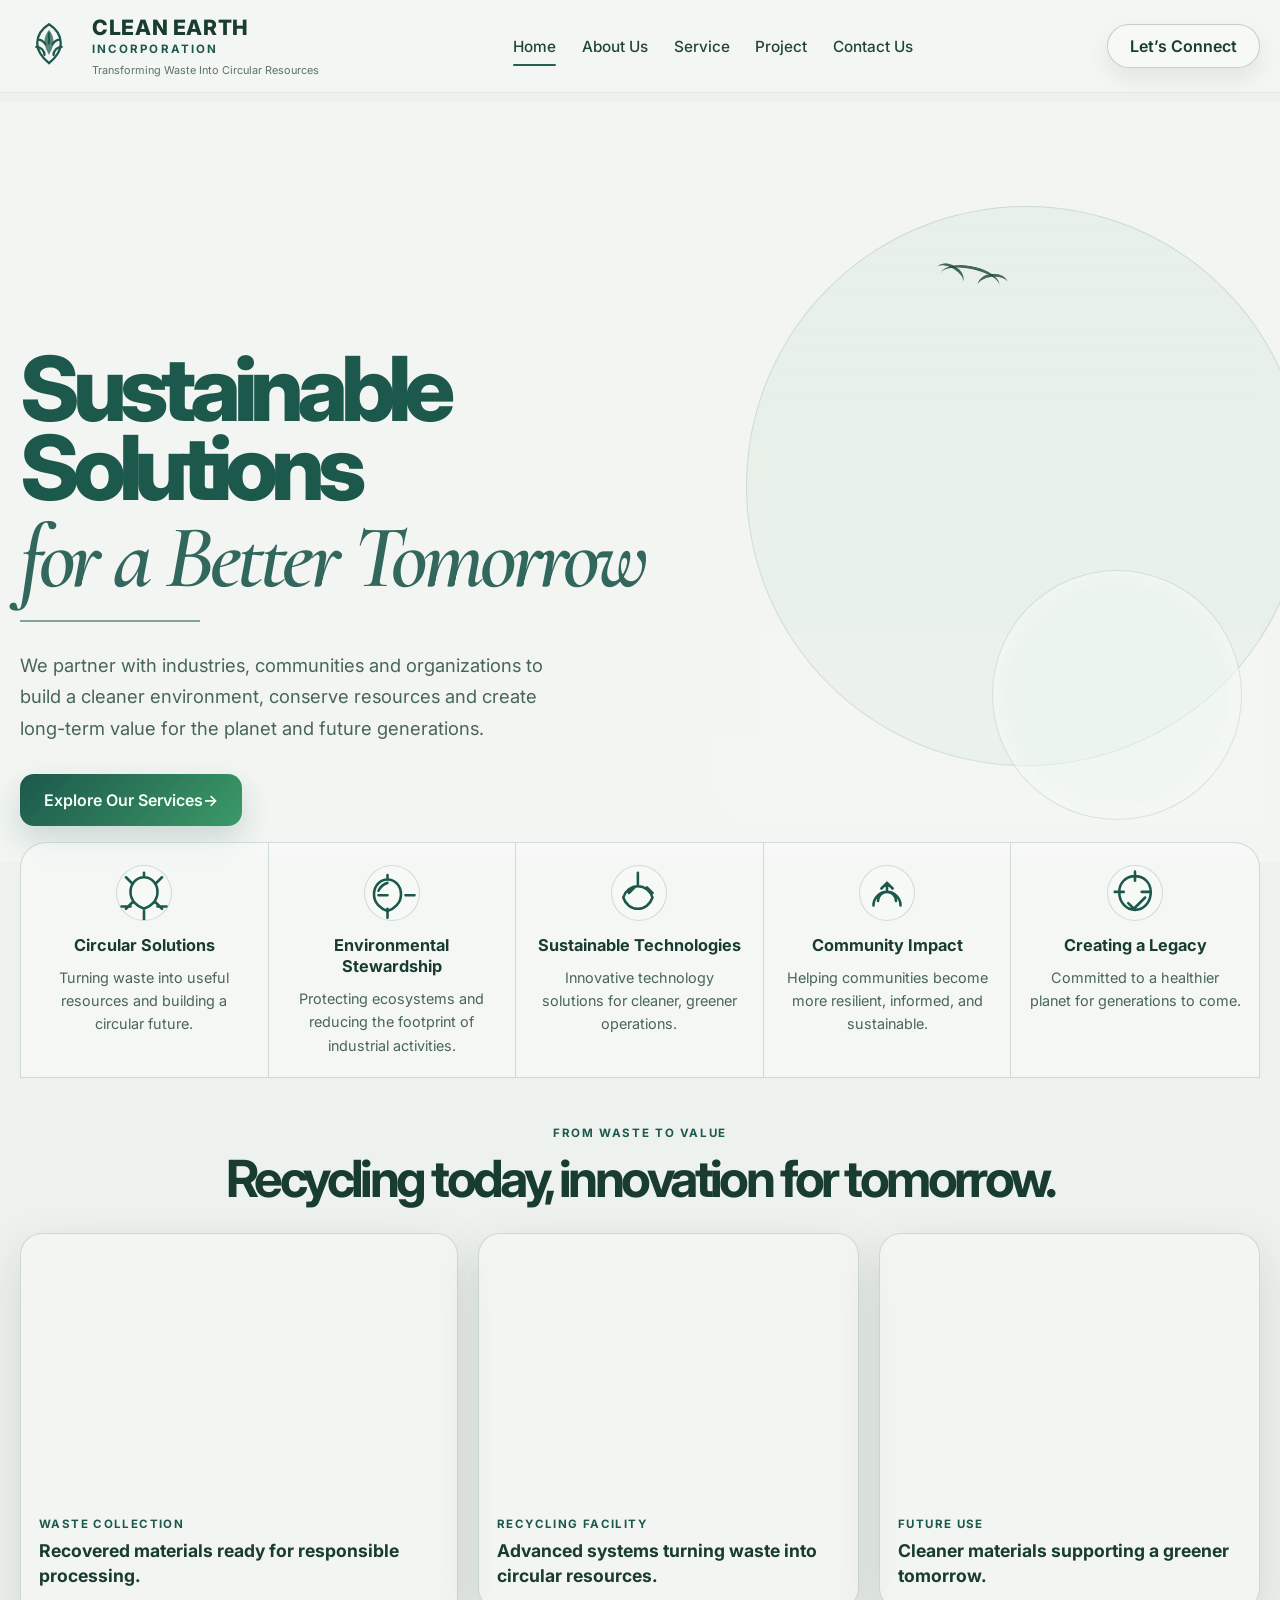
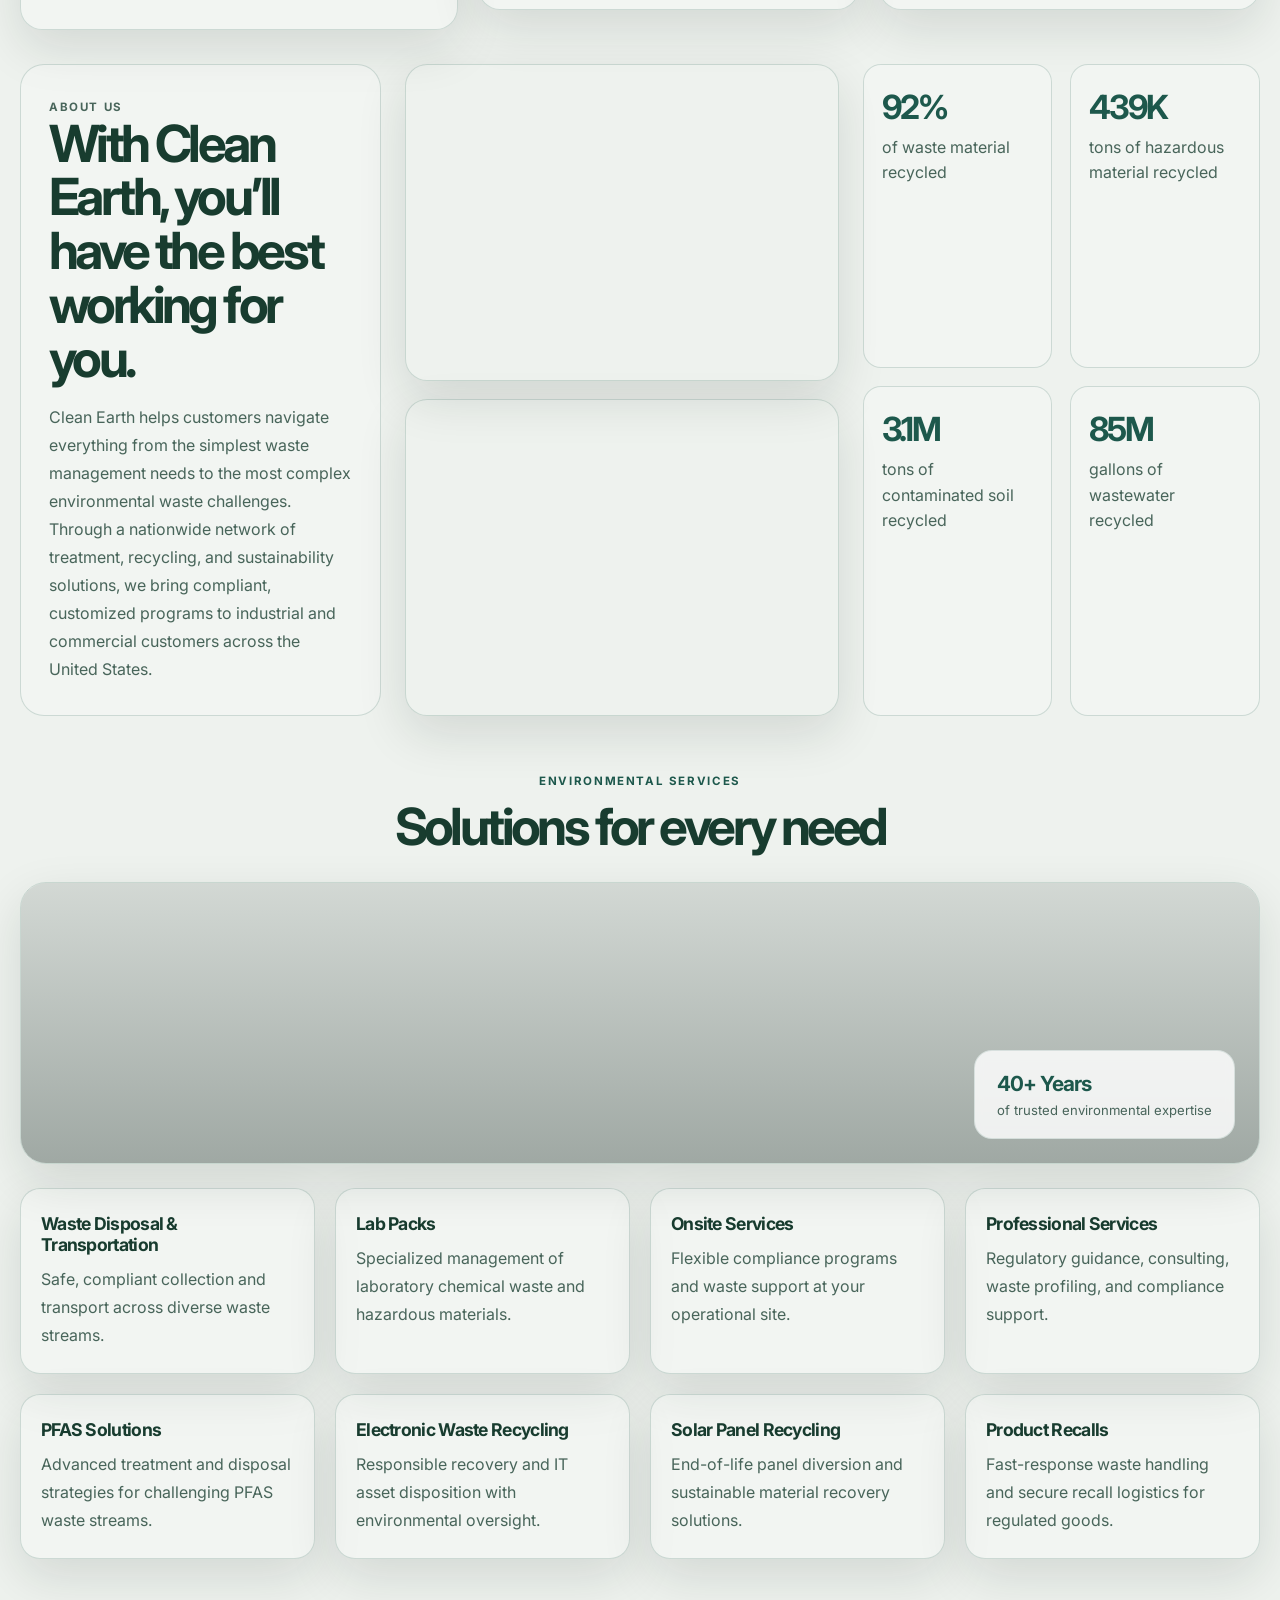
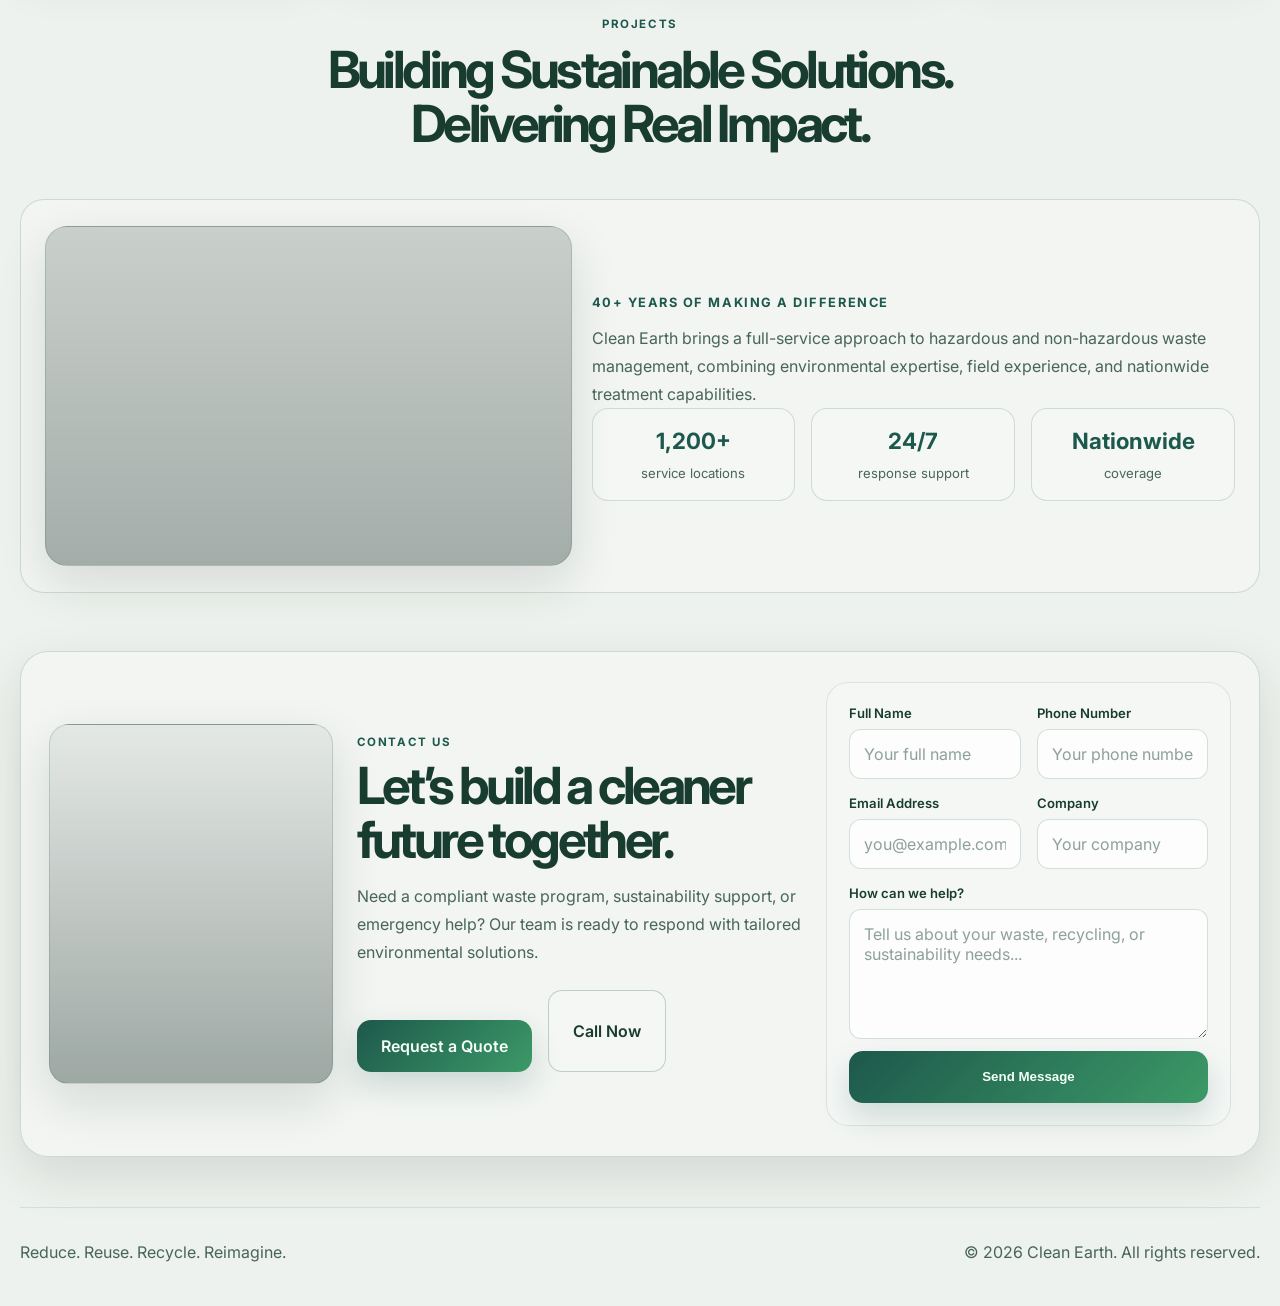
==== index.html @ e3dde5b9 "hello" ====
<!DOCTYPE html>
<html lang="en">
  <head>
    <meta charset="UTF-8" />
    <meta name="viewport" content="width=device-width, initial-scale=1.0" />
    <title>Clean Earth | Sustainable Solutions</title>
    <meta
      name="description"
      content="Clean Earth provides sustainable waste solutions, circular resource recovery, and environmental services for industrial, commercial, and community needs."
    />
    <link rel="preconnect" href="https://fonts.googleapis.com" />
    <link rel="preconnect" href="https://fonts.gstatic.com" crossorigin />
    <link href="https://fonts.googleapis.com/css2?family=Inter:wght@400;500;600;700;800&family=Cormorant+Garamond:wght@500;600;700&display=swap" rel="stylesheet" />
    <link rel="stylesheet" href="styles.css" />
  </head>
  <body>
    <header class="site-header">
      <div class="container nav-wrap">
        <div class="brand" aria-label="Clean Earth logo and brand">
          <div class="brand-mark" aria-hidden="true">
            <svg viewBox="0 0 64 64" role="img" aria-label="Clean Earth icon">
              <path d="M32 8c-8 5-13 12-13 21 0 10 7 17 13 22 6-5 13-12 13-22 0-9-5-16-13-21Z" fill="none" stroke="currentColor" stroke-width="2.5"/>
              <path d="M32 14c-3 4-5 8-5 13 0 7 4 12 5 15 1-3 5-8 5-15 0-5-2-9-5-13Z" fill="currentColor" opacity=".72"/>
              <path d="M18 33c5 0 9 4 9 9M46 33c-5 0-9 4-9 9M32 18v11M20 25c4 0 6 2 8 5M44 25c-4 0-6 2-8 5" fill="none" stroke="currentColor" stroke-width="2.5" stroke-linecap="round"/>
            </svg>
          </div>
          <div class="brand-text">
            <h2>CLEAN EARTH</h2>
            <span>INCORPORATION</span>
            <small>Transforming Waste Into Circular Resources</small>
          </div>
        </div>

        <button class="nav-toggle" aria-label="Toggle navigation" aria-expanded="false">
          <span></span>
          <span></span>
          <span></span>
        </button>

        <nav class="main-nav" aria-label="Main navigation">
          <a href="index.html">Home</a>
          <a href="about.html">About Us</a>
          <a href="service.html">Service</a>
          <a href="project.html">Project</a>
          <a href="contact.html">Contact Us</a>
        </nav>

        <a href="contact.html" class="connect-btn">Let’s Connect</a>
      </div>
    </header>

    <main>
      <section class="hero" id="home">
        <div class="container hero-inner">
          <div class="hero-copy">
            <h1>
              Sustainable Solutions
              <span>for a Better Tomorrow</span>
            </h1>
            <div class="rule"></div>
            <p>
              We partner with industries, communities and organizations to build a
              cleaner environment, conserve resources and create long-term value for
              the planet and future generations.
            </p>
            <a class="explore-btn" href="#service">Explore Our Services <span>→</span></a>
          </div>

          <div class="hero-visual" aria-hidden="true">
            <div class="sun-glow"></div>
            <div class="bird"></div>
            <div class="mountain-scene"></div>
            <div class="earth-orb"></div>
          </div>
        </div>
      </section>

      <section class="feature-strip" aria-label="Key offerings">
        <div class="container feature-grid">
          <article class="feature-card">
            <div class="icon-box">
              <svg viewBox="0 0 48 48" aria-hidden="true"><path d="M24 10c-7 0-12 6-12 13 0 8 6 13 12 15 6-2 12-7 12-15 0-7-5-13-12-13Zm0 0V6m0 34v8m-12-12h-8m32 0h8M14 16l-6-6m26 6 6-6M14 32l-6 6m26-6 6 6" fill="none" stroke="currentColor" stroke-width="2.3" stroke-linecap="round"/></svg>
            </div>
            <h3>Circular Solutions</h3>
            <p>Turning waste into useful resources and building a circular future.</p>
          </article>

          <article class="feature-card">
            <div class="icon-box">
              <svg viewBox="0 0 48 48" aria-hidden="true"><path d="M20 12c-7 0-12 6-12 13 0 8 6 13 12 15 6-2 12-7 12-15 0-7-5-13-12-13Zm0 0V8m0 30v8M20 26h-8m32 0h-8" fill="none" stroke="currentColor" stroke-width="2.3" stroke-linecap="round"/><path d="M12 22c2-4 4-6 8-7" fill="none" stroke="currentColor" stroke-width="2.3" stroke-linecap="round"/></svg>
            </div>
            <h3>Environmental Stewardship</h3>
            <p>Protecting ecosystems and reducing the footprint of industrial activities.</p>
          </article>

          <article class="feature-card">
            <div class="icon-box">
              <svg viewBox="0 0 48 48" aria-hidden="true"><path d="M10 28c2-6 7-10 13-10s11 4 13 10c-2 6-7 10-13 10s-11-4-13-10Zm13-22v12m-8 6 5-5m16 5-5-5" fill="none" stroke="currentColor" stroke-width="2.3" stroke-linecap="round" stroke-linejoin="round"/></svg>
            </div>
            <h3>Sustainable Technologies</h3>
            <p>Innovative technology solutions for cleaner, greener operations.</p>
          </article>

          <article class="feature-card">
            <div class="icon-box">
              <svg viewBox="0 0 48 48" aria-hidden="true"><path d="M16 31a8 8 0 1 1 16 0M12 35a12 12 0 0 1 24 0M24 15v8M19 20l5-5 5 5" fill="none" stroke="currentColor" stroke-width="2.3" stroke-linecap="round" stroke-linejoin="round"/></svg>
            </div>
            <h3>Community Impact</h3>
            <p>Helping communities become more resilient, informed, and sustainable.</p>
          </article>

          <article class="feature-card">
            <div class="icon-box">
              <svg viewBox="0 0 48 48" aria-hidden="true"><path d="M24 9c-8 0-14 6-14 14 0 10 7 16 14 16s14-6 14-16c0-8-6-14-14-14Zm0-4v8m-10 10h-8m32 0h-8m-12 10 5 5 10-10" fill="none" stroke="currentColor" stroke-width="2.3" stroke-linecap="round" stroke-linejoin="round"/></svg>
            </div>
            <h3>Creating a Legacy</h3>
            <p>Committed to a healthier planet for generations to come.</p>
          </article>
        </div>
      </section>

      <section class="visual-showcase" aria-label="Waste and recycling imagery">
        <div class="container">
          <div class="section-heading center">
            <p class="eyebrow">From Waste to Value</p>
            <h2>Recycling today, innovation for tomorrow.</h2>
          </div>

          <div class="showcase-grid">
            <article class="showcase-card tall">
              <div class="showcase-image image-one"></div>
              <div class="showcase-content">
                <span>Waste Collection</span>
                <h3>Recovered materials ready for responsible processing.</h3>
              </div>
            </article>

            <article class="showcase-card">
              <div class="showcase-image image-two"></div>
              <div class="showcase-content">
                <span>Recycling Facility</span>
                <h3>Advanced systems turning waste into circular resources.</h3>
              </div>
            </article>

            <article class="showcase-card">
              <div class="showcase-image image-three"></div>
              <div class="showcase-content">
                <span>Future Use</span>
                <h3>Cleaner materials supporting a greener tomorrow.</h3>
              </div>
            </article>
          </div>
        </div>
      </section>

      <section class="impact" id="about-us">
        <div class="container impact-inner">
          <div class="impact-copy">
            <p class="eyebrow">About Us</p>
            <h2>With Clean Earth, you’ll have the best working for you.</h2>
            <p>
              Clean Earth helps customers navigate everything from the simplest waste
              management needs to the most complex environmental waste challenges.
              Through a nationwide network of treatment, recycling, and sustainability
              solutions, we bring compliant, customized programs to industrial and
              commercial customers across the United States.
            </p>
          </div>

          <div class="impact-visual" aria-label="Environmental impact gallery">
            <div class="impact-photo impact-photo-one"></div>
            <div class="impact-photo impact-photo-two"></div>
          </div>

          <div class="impact-stats">
            <div class="stat-box">
              <strong>92%</strong>
              <span>of waste material recycled</span>
            </div>
            <div class="stat-box">
              <strong>439K</strong>
              <span>tons of hazardous material recycled</span>
            </div>
            <div class="stat-box">
              <strong>3.1M</strong>
              <span>tons of contaminated soil recycled</span>
            </div>
            <div class="stat-box">
              <strong>85M</strong>
              <span>gallons of wastewater recycled</span>
            </div>
          </div>
        </div>
      </section>

      <section class="services" id="service">
        <div class="container">
          <div class="section-heading center">
            <p class="eyebrow">Environmental Services</p>
            <h2>Solutions for every need</h2>
          </div>

          <div class="service-visual">
            <div class="service-photo service-photo-main"></div>
            <div class="service-badge">
              <strong>40+ Years</strong>
              <span>of trusted environmental expertise</span>
            </div>
          </div>

          <div class="service-grid">
            <article class="service-card">
              <h3>Waste Disposal &amp; Transportation</h3>
              <p>Safe, compliant collection and transport across diverse waste streams.</p>
            </article>
            <article class="service-card">
              <h3>Lab Packs</h3>
              <p>Specialized management of laboratory chemical waste and hazardous materials.</p>
            </article>
            <article class="service-card">
              <h3>Onsite Services</h3>
              <p>Flexible compliance programs and waste support at your operational site.</p>
            </article>
            <article class="service-card">
              <h3>Professional Services</h3>
              <p>Regulatory guidance, consulting, waste profiling, and compliance support.</p>
            </article>
            <article class="service-card">
              <h3>PFAS Solutions</h3>
              <p>Advanced treatment and disposal strategies for challenging PFAS waste streams.</p>
            </article>
            <article class="service-card">
              <h3>Electronic Waste Recycling</h3>
              <p>Responsible recovery and IT asset disposition with environmental oversight.</p>
            </article>
            <article class="service-card">
              <h3>Solar Panel Recycling</h3>
              <p>End-of-life panel diversion and sustainable material recovery solutions.</p>
            </article>
            <article class="service-card">
              <h3>Product Recalls</h3>
              <p>Fast-response waste handling and secure recall logistics for regulated goods.</p>
            </article>
          </div>
        </div>
      </section>

      <section class="projects" id="project">
        <div class="container projects-inner">
          <div class="section-heading center large-gap">
            <p class="eyebrow">Projects</p>
            <h2>Building Sustainable Solutions.<br />Delivering Real Impact.</h2>
          </div>

          <div class="project-panel">
            <div class="project-visual">
              <div class="project-photo"></div>
            </div>

            <div class="project-copy">
              <span class="label">40+ Years of Making a Difference</span>
              <p>
                Clean Earth brings a full-service approach to hazardous and non-hazardous waste management,
                combining environmental expertise, field experience, and nationwide treatment capabilities.
              </p>

              <div class="project-meta">
                <div>
                  <strong>1,200+</strong>
                  <span>service locations</span>
                </div>
                <div>
                  <strong>24/7</strong>
                  <span>response support</span>
                </div>
                <div>
                  <strong>Nationwide</strong>
                  <span>coverage</span>
                </div>
              </div>
            </div>
          </div>
        </div>
      </section>

      <section class="cta-section" id="contact">
        <div class="container">
          <div class="contact-panel">
            <div class="contact-visual">
              <div class="contact-photo"></div>
            </div>

            <div class="contact-copy">
              <p class="eyebrow">Contact Us</p>
              <h2>Let’s build a cleaner future together.</h2>
              <p>
                Need a compliant waste program, sustainability support, or emergency help?
                Our team is ready to respond with tailored environmental solutions.
              </p>

              <div class="cta-actions">
                <a class="explore-btn" href="mailto:hello@cleanearth.com">Request a Quote</a>
                <a class="secondary-btn" href="tel:+18663037344">Call Now</a>
              </div>
            </div>

            <form class="contact-form" action="#" method="post">
              <div class="form-row">
                <div class="form-group">
                  <label for="full-name">Full Name</label>
                  <input id="full-name" name="fullName" type="text" placeholder="Your full name" required />
                </div>
                <div class="form-group">
                  <label for="phone">Phone Number</label>
                  <input id="phone" name="phone" type="tel" placeholder="Your phone number" required />
                </div>
              </div>

              <div class="form-row">
                <div class="form-group">
                  <label for="email">Email Address</label>
                  <input id="email" name="email" type="email" placeholder="you@example.com" required />
                </div>
                <div class="form-group">
                  <label for="company">Company</label>
                  <input id="company" name="company" type="text" placeholder="Your company" />
                </div>
              </div>

              <div class="form-group">
                <label for="message">How can we help?</label>
                <textarea id="message" name="message" rows="5" placeholder="Tell us about your waste, recycling, or sustainability needs..." required></textarea>
              </div>

              <button type="submit" class="explore-btn form-btn">Send Message</button>
            </form>
          </div>
        </div>
      </section>
    </main>

    <footer class="site-footer">
      <div class="container footer-inner">
        <p>Reduce. Reuse. Recycle. Reimagine.</p>
        <p>© 2026 Clean Earth. All rights reserved.</p>
      </div>
    </footer>

    <script src="script.js"></script>
  </body>
</html>
---- styles.css ----
:root {
  --bg: #eef2ee;
  --surface: rgba(255, 255, 255, 0.38);
  --surface-strong: rgba(255, 255, 255, 0.66);
  --text: #183c2f;
  --muted: rgba(24, 60, 47, 0.78);
  --green: #1d584c;
  --green-soft: #7abf8f;
  --line: rgba(29, 88, 76, 0.18);
  --shadow: 0 18px 50px rgba(15, 32, 24, 0.12);
}

* {
  box-sizing: border-box;
}

html {
  scroll-behavior: smooth;
  scroll-padding-top: 120px;
}

body {
  margin: 0;
  padding-top: 102px;
  font-family: "Inter", sans-serif;
  background: var(--bg);
  color: var(--text);
  overflow-x: hidden;
}

section[id] {
  scroll-margin-top: 120px;
}

.page-hero {
  position: relative;
  background:
    linear-gradient(180deg, rgba(255, 255, 255, 0.08), rgba(255, 255, 255, 0.02)),
    url("https://images.unsplash.com/photo-1492496913980-501348b61469?auto=format&fit=crop&w=1800&q=80") center/cover no-repeat;
}

.about-hero,
.project-hero,
.contact-hero {
  min-height: 420px;
}

.page-hero-inner {
  display: flex;
  align-items: center;
  min-height: 420px;
  padding-top: 60px;
  padding-bottom: 28px;
}

.page-copy {
  max-width: 760px;
}

.page-copy h1 {
  margin: 0;
  color: var(--green);
  font-size: clamp(2.8rem, 5vw, 5.2rem);
  letter-spacing: -0.08em;
  line-height: 0.95;
}

.page-copy p:last-of-type {
  margin: 18px 0 0;
  max-width: 640px;
  color: var(--muted);
  font-size: 1.1rem;
  line-height: 1.7;
}

.page-section {
  padding: 54px 0;
}

.muted-section {
  background: rgba(255, 255, 255, 0.18);
}

.split-layout {
  display: grid;
  grid-template-columns: 1fr 1fr;
  gap: 30px;
  align-items: center;
}

.split-layout.reverse {
  grid-template-columns: 1fr 1fr;
}

.text-panel {
  padding: 18px 0;
}

.text-panel h2 {
  margin: 0 0 16px;
  font-size: clamp(2.1rem, 3vw, 3rem);
  letter-spacing: -0.06em;
  line-height: 1.08;
}

.text-panel p {
  margin: 0;
  color: var(--muted);
  line-height: 1.8;
}

.image-panel {
  min-height: 430px;
  border-radius: 26px;
  border: 1px solid var(--line);
  background-size: cover;
  background-position: center;
  box-shadow: var(--shadow);
}

.image-panel-one {
  background-image: url("https://images.unsplash.com/photo-1532996122724-e3c354a0b15b?auto=format&fit=crop&w=1200&q=80");
}

.image-panel-two {
  background-image: url("https://images.unsplash.com/photo-1492496913980-501348b61469?auto=format&fit=crop&w=1200&q=80");
}

.image-panel-three {
  background-image: url("https://images.unsplash.com/photo-1473448912268-2022ce9509d8?auto=format&fit=crop&w=1200&q=80");
}

.stats-grid {
  display: grid;
  grid-template-columns: repeat(4, minmax(0, 1fr));
  gap: 20px;
}

.project-page-grid {
  display: grid;
  grid-template-columns: repeat(3, minmax(0, 1fr));
  gap: 22px;
}

.project-card {
  background: rgba(255, 255, 255, 0.28);
  border: 1px solid var(--line);
  border-radius: 22px;
  overflow: hidden;
  box-shadow: var(--shadow);
}

.project-image {
  min-height: 260px;
  background-size: cover;
  background-position: center;
}

.image-project-one {
  background-image: url("https://images.unsplash.com/photo-1581578731548-c64695cc6952?auto=format&fit=crop&w=900&q=80");
}

.image-project-two {
  background-image: url("https://images.unsplash.com/photo-1532996122724-e3c354a0b15b?auto=format&fit=crop&w=900&q=80");
}

.image-project-three {
  background-image: url("https://images.unsplash.com/photo-1492496913980-501348b61469?auto=format&fit=crop&w=900&q=80");
}

.project-content {
  padding: 18px 18px 20px;
}

.project-content span {
  display: inline-block;
  margin-bottom: 10px;
  color: var(--green);
  font-size: 0.72rem;
  text-transform: uppercase;
  letter-spacing: 0.12em;
  font-weight: 700;
}

.project-content h3 {
  margin: 0;
  font-size: 1.2rem;
  line-height: 1.4;
}

.contact-page-wrap {
  max-width: 980px;
  margin: 0 auto;
}

.large-service-grid {
  grid-template-columns: repeat(4, minmax(0, 1fr));
}

img,
svg {
  max-width: 100%;
  display: block;
}

a {
  transition: all 0.2s ease;
}

.container {
  width: min(1360px, calc(100% - 40px));
  margin: 0 auto;
}

.site-header {
  position: fixed;
  top: 0;
  left: 0;
  right: 0;
  z-index: 100;
  background: rgba(246, 248, 246, 0.62);
  backdrop-filter: blur(10px);
  border-bottom: 1px solid rgba(29, 88, 76, 0.08);
}

.nav-wrap {
  display: flex;
  align-items: center;
  justify-content: space-between;
  min-height: 92px;
  gap: 18px;
}

.brand {
  display: flex;
  align-items: center;
  gap: 14px;
  min-width: 260px;
}

.brand-mark {
  width: 58px;
  height: 58px;
  color: var(--green);
  flex-shrink: 0;
}

.brand-text h2 {
  margin: 0;
  font-size: clamp(1.2rem, 1.65vw, 2rem);
  letter-spacing: 0.03em;
  font-weight: 800;
}

.brand-text span {
  display: block;
  margin-top: 2px;
  font-size: 0.72rem;
  letter-spacing: 0.18em;
  font-weight: 700;
  color: var(--green);
}

.brand-text small {
  display: block;
  margin-top: 7px;
  font-size: 0.68rem;
  color: rgba(24, 60, 47, 0.7);
}

.main-nav {
  display: flex;
  align-items: center;
  justify-content: center;
  gap: clamp(14px, 2vw, 30px);
  flex: 1;
}

.main-nav a {
  position: relative;
  color: var(--text);
  text-decoration: none;
  font-size: 0.96rem;
  font-weight: 500;
  opacity: 0.95;
}

.main-nav a.active::after,
.main-nav a:hover::after,
.main-nav a:focus-visible::after {
  content: "";
  position: absolute;
  left: 0;
  right: 0;
  bottom: -10px;
  height: 2px;
  background: var(--green);
  border-radius: 999px;
}

.connect-btn {
  display: inline-flex;
  align-items: center;
  justify-content: center;
  min-height: 44px;
  padding: 0 22px;
  text-decoration: none;
  color: var(--text);
  border: 1.5px solid rgba(29, 88, 76, 0.25);
  border-radius: 999px;
  background: rgba(255, 255, 255, 0.3);
  font-weight: 600;
  box-shadow: 0 10px 24px rgba(10, 30, 24, 0.08);
}

.hero {
  position: relative;
  background:
    linear-gradient(180deg, rgba(255, 255, 255, 0.12), rgba(255, 255, 255, 0.14)),
    url("https://images.unsplash.com/photo-1501004318641-b39e6451bec6?auto=format&fit=crop&w=1800&q=80") center/cover no-repeat;
  min-height: 760px;
}

.hero::before {
  content: "";
  position: absolute;
  inset: 0;
  background: rgba(255, 255, 255, 0.12);
  pointer-events: none;
}

.hero-inner {
  position: relative;
  z-index: 1;
  display: grid;
  grid-template-columns: 1.1fr 0.9fr;
  align-items: end;
  gap: 30px;
  min-height: 760px;
  padding-top: 42px;
  padding-bottom: 36px;
}

.hero-copy {
  max-width: 680px;
}

.hero-copy h1 {
  margin: 0;
  color: var(--green);
  font-size: clamp(4rem, 7vw, 9.4rem);
  line-height: 0.88;
  letter-spacing: -0.08em;
  font-weight: 800;
}

.hero-copy h1 span {
  display: block;
  margin-top: 12px;
  font-family: "Cormorant Garamond", serif;
  font-style: italic;
  font-weight: 600;
  letter-spacing: -0.05em;
  color: rgba(29, 88, 76, 0.9);
}

.rule {
  width: 180px;
  height: 2px;
  background: rgba(29, 88, 76, 0.52);
  margin: 22px 0 28px;
}

.hero-copy p {
  max-width: 560px;
  margin: 0;
  color: var(--muted);
  font-size: 1.15rem;
  line-height: 1.7;
}

.explore-btn,
.secondary-btn {
  display: inline-flex;
  align-items: center;
  justify-content: center;
  min-height: 52px;
  padding: 0 24px;
  border-radius: 14px;
  text-decoration: none;
  font-weight: 600;
}

.explore-btn {
  margin-top: 30px;
  background: linear-gradient(135deg, var(--green), #3c9a67);
  color: #f4fff7;
  box-shadow: 0 14px 30px rgba(29, 88, 76, 0.18);
}

.hero-visual {
  position: relative;
  height: 640px;
  min-height: 420px;
}

.sun-glow {
  position: absolute;
  left: 30px;
  right: 0;
  top: 20px;
  width: 560px;
  height: 560px;
  border-radius: 50%;
  background: rgba(165, 210, 168, 0.12);
  border: 1px solid rgba(29, 88, 76, 0.14);
}

.bird {
  position: absolute;
  right: 260px;
  top: 80px;
  width: 60px;
  height: 28px;
  border-top: 3px solid rgba(25, 67, 57, 0.8);
  border-radius: 50%;
  transform: rotate(12deg);
}

.bird::before,
.bird::after {
  content: "";
  position: absolute;
  width: 30px;
  height: 18px;
  border-top: 3px solid rgba(25, 67, 57, 0.8);
  border-radius: 50%;
  top: 0;
}

.bird::before {
  left: -6px;
  transform: rotate(18deg);
}

.bird::after {
  right: -8px;
  transform: rotate(-18deg);
}

.mountain-scene {
  position: absolute;
  inset: 10px 0 0 0;
  background:
    linear-gradient(to top, rgba(255, 255, 255, 0.12), rgba(255, 255, 255, 0)),
    url("https://images.unsplash.com/photo-1500530855697-b586d89ba3ee?auto=format&fit=crop&w=1200&q=80") center/cover no-repeat;
  filter: saturate(0.8) contrast(1.05);
  clip-path: ellipse(75% 72% at 55% 46%);
  opacity: 0.9;
}

.earth-orb {
  position: absolute;
  right: 18px;
  bottom: 6px;
  width: 250px;
  height: 250px;
  border-radius: 50%;
  border: 1px solid rgba(29, 88, 76, 0.12);
  background: rgba(237, 245, 239, 0.44);
  box-shadow: inset 0 0 28px rgba(255, 255, 255, 0.55);
}

.feature-strip {
  position: relative;
  margin-top: -20px;
  z-index: 2;
}

.feature-grid {
  display: grid;
  grid-template-columns: repeat(5, minmax(0, 1fr));
  background: rgba(255, 255, 255, 0.36);
  border: 1px solid var(--line);
  backdrop-filter: blur(6px);
  border-radius: 26px 26px 0 0;
  overflow: hidden;
}

.feature-card {
  padding: 22px 18px 20px;
  text-align: center;
  border-right: 1px solid var(--line);
}

.feature-card:last-child {
  border-right: none;
}

.icon-box {
  width: 56px;
  height: 56px;
  margin: 0 auto 14px;
  display: grid;
  place-items: center;
  border: 1px solid var(--line);
  border-radius: 50%;
  background: rgba(255, 255, 255, 0.24);
  color: var(--green);
}

.feature-card h3 {
  margin: 0 0 10px;
  font-size: 1.02rem;
  line-height: 1.3;
}

.feature-card p {
  margin: 0;
  font-size: 0.9rem;
  line-height: 1.6;
  color: var(--muted);
}

.visual-showcase {
  padding-top: 48px;
}

.showcase-grid {
  display: grid;
  grid-template-columns: 1.15fr 1fr 1fr;
  gap: 20px;
  margin-top: 24px;
}

.showcase-card {
  background: rgba(255, 255, 255, 0.28);
  border: 1px solid var(--line);
  border-radius: 22px;
  overflow: hidden;
  box-shadow: var(--shadow);
}

.showcase-card.tall {
  grid-row: span 2;
}

.showcase-image {
  min-height: 260px;
  background-size: cover;
  background-position: center;
}

.image-one {
  background-image: url("https://images.unsplash.com/photo-1532996122724-e3c354a0b15b?auto=format&fit=crop&w=900&q=80");
}

.image-two {
  background-image: url("https://images.unsplash.com/photo-1581578731548-c64695cc6952?auto=format&fit=crop&w=900&q=80");
}

.image-three {
  background-image: url("https://images.unsplash.com/photo-1492496913980-501348b61469?auto=format&fit=crop&w=900&q=80");
}

.showcase-content {
  padding: 18px 18px 20px;
}

.showcase-content span {
  display: inline-block;
  color: var(--green);
  font-size: 0.72rem;
  text-transform: uppercase;
  letter-spacing: 0.12em;
  font-weight: 700;
  margin-bottom: 8px;
}

.showcase-content h3 {
  margin: 0;
  font-size: 1.1rem;
  line-height: 1.4;
}

.impact {
  padding-top: 34px;
}

.impact-inner {
  display: grid;
  grid-template-columns: 1fr 1.2fr 1.1fr;
  gap: 24px;
  align-items: stretch;
}

.impact-copy {
  padding: 32px 28px;
  background: rgba(255, 255, 255, 0.26);
  border: 1px solid var(--line);
  border-radius: 24px;
}

.impact-visual {
  display: grid;
  grid-template-rows: 1fr 1fr;
  gap: 18px;
}

.impact-photo {
  min-height: 220px;
  border-radius: 22px;
  background-size: cover;
  background-position: center;
  border: 1px solid var(--line);
  box-shadow: var(--shadow);
}

.impact-photo-one {
  background-image: url("https://images.unsplash.com/photo-1532996122724-e3c354a0b15b?auto=format&fit=crop&w=900&q=80");
}

.impact-photo-two {
  background-image: url("https://images.unsplash.com/photo-1492496913980-501348b61469?auto=format&fit=crop&w=900&q=80");
}

.eyebrow {
  margin: 0 0 12px;
  color: var(--green);
  text-transform: uppercase;
  letter-spacing: 0.14em;
  font-weight: 700;
  font-size: 0.72rem;
}

.impact-copy h2,
.section-heading h2,
.cta-box h2 {
  margin: 0 0 18px;
  font-size: clamp(2.1rem, 4vw, 3.3rem);
  letter-spacing: -0.07em;
  line-height: 1.05;
}

.impact-copy p,
.project-copy p,
.service-card p,
.cta-box p {
  margin: 0;
  color: var(--muted);
  line-height: 1.75;
}

.impact-stats {
  display: grid;
  grid-template-columns: repeat(2, minmax(0, 1fr));
  gap: 18px;
}

.stat-box {
  background: rgba(255, 255, 255, 0.28);
  border: 1px solid var(--line);
  border-radius: 18px;
  padding: 22px 18px;
}

.stat-box strong {
  display: block;
  color: var(--green);
  font-size: clamp(1.9rem, 2.6vw, 2.5rem);
  letter-spacing: -0.07em;
  margin-bottom: 8px;
}

.stat-box span {
  color: var(--muted);
  line-height: 1.6;
}

.services,
.projects {
  padding-top: 58px;
}

.section-heading {
  margin-bottom: 28px;
}

.center {
  text-align: center;
}

.service-visual {
  position: relative;
  margin-bottom: 24px;
  min-height: 280px;
  border-radius: 26px;
  overflow: hidden;
  border: 1px solid var(--line);
  box-shadow: var(--shadow);
}

.service-photo-main {
  width: 100%;
  height: 100%;
  min-height: 280px;
  background:
    linear-gradient(180deg, rgba(13, 31, 25, 0.12), rgba(13, 31, 25, 0.35)),
    url("https://images.unsplash.com/photo-1473448912268-2022ce9509d8?auto=format&fit=crop&w=1600&q=80") center/cover no-repeat;
}

.service-badge {
  position: absolute;
  right: 24px;
  bottom: 24px;
  display: grid;
  gap: 6px;
  padding: 20px 22px;
  background: rgba(255, 255, 255, 0.82);
  border: 1px solid rgba(29, 88, 76, 0.12);
  border-radius: 18px;
  backdrop-filter: blur(4px);
}

.service-badge strong {
  color: var(--green);
  font-size: 1.3rem;
  letter-spacing: -0.05em;
}

.service-badge span {
  color: var(--muted);
  font-size: 0.82rem;
}

.service-grid {
  display: grid;
  grid-template-columns: repeat(4, minmax(0, 1fr));
  gap: 20px;
}

.service-card {
  background: rgba(255, 255, 255, 0.26);
  border: 1px solid var(--line);
  border-radius: 20px;
  padding: 24px 20px;
  box-shadow: var(--shadow);
}

.service-card h3 {
  margin: 0 0 10px;
  font-size: 1.1rem;
  letter-spacing: -0.04em;
}

.projects-inner {
  display: grid;
  gap: 24px;
}

.large-gap {
  margin-bottom: 6px;
}

.project-panel {
  display: grid;
  grid-template-columns: 0.9fr 1.1fr;
  gap: 20px;
  align-items: center;
  background: rgba(255, 255, 255, 0.28);
  border: 1px solid var(--line);
  border-radius: 24px;
  padding: 26px 24px;
}

.project-visual {
  min-height: 340px;
}

.project-photo {
  width: 100%;
  height: 100%;
  min-height: 340px;
  border-radius: 22px;
  background:
    linear-gradient(180deg, rgba(18, 40, 33, 0.18), rgba(18, 40, 33, 0.35)),
    url("https://images.unsplash.com/photo-1581578731548-c64695cc6952?auto=format&fit=crop&w=1200&q=80") center/cover no-repeat;
  border: 1px solid var(--line);
  box-shadow: var(--shadow);
}

.label {
  display: inline-block;
  margin-bottom: 14px;
  font-size: 0.8rem;
  text-transform: uppercase;
  letter-spacing: 0.12em;
  color: var(--green);
  font-weight: 700;
}

.project-meta {
  display: grid;
  grid-template-columns: repeat(3, minmax(0, 1fr));
  gap: 16px;
}

.project-meta div {
  background: rgba(255, 255, 255, 0.26);
  border: 1px solid var(--line);
  border-radius: 16px;
  padding: 18px 14px;
  text-align: center;
}

.project-meta strong {
  display: block;
  color: var(--green);
  font-size: 1.4rem;
  margin-bottom: 8px;
}

.project-meta span {
  color: var(--muted);
  font-size: 0.82rem;
}

.cta-section {
  padding-top: 58px;
  padding-bottom: 30px;
}

.contact-panel {
  display: grid;
  grid-template-columns: 0.7fr 1.1fr 1fr;
  gap: 24px;
  align-items: center;
  padding: 30px 28px;
  background: rgba(255, 255, 255, 0.28);
  border: 1px solid var(--line);
  border-radius: 28px;
  box-shadow: var(--shadow);
}

.contact-visual {
  min-height: 360px;
}

.contact-photo {
  width: 100%;
  height: 100%;
  min-height: 360px;
  border-radius: 20px;
  background:
    linear-gradient(180deg, rgba(20, 42, 35, 0.06), rgba(20, 42, 35, 0.38)),
    url("https://images.unsplash.com/photo-1520607162513-77705c0f0d4a?auto=format&fit=crop&w=1200&q=80") center/cover no-repeat;
  border: 1px solid var(--line);
  box-shadow: var(--shadow);
}

.contact-copy {
  text-align: left;
}

.contact-copy .eyebrow {
  margin-bottom: 10px;
}

.contact-copy h2 {
  margin: 0 0 16px;
  font-size: clamp(2.2rem, 4vw, 3.2rem);
  letter-spacing: -0.07em;
  line-height: 1.04;
}

.contact-copy p:not(.eyebrow) {
  max-width: 520px;
  color: var(--muted);
  line-height: 1.75;
  margin: 0;
}

.contact-details {
  display: grid;
  gap: 14px;
  margin-top: 26px;
}

.contact-item {
  display: flex;
  justify-content: space-between;
  align-items: center;
  gap: 16px;
  padding: 16px 18px;
  background: rgba(255, 255, 255, 0.24);
  border: 1px solid rgba(29, 88, 76, 0.12);
  border-radius: 16px;
}

.contact-item span {
  color: var(--muted);
  font-size: 0.82rem;
  line-height: 1.5;
  flex: 1;
}

.contact-item a {
  color: var(--green);
  text-decoration: none;
  font-weight: 700;
  white-space: nowrap;
}

.contact-form {
  background: rgba(255, 255, 255, 0.26);
  border: 1px solid rgba(29, 88, 76, 0.12);
  border-radius: 22px;
  padding: 22px;
}

.form-row {
  display: grid;
  grid-template-columns: repeat(2, minmax(0, 1fr));
  gap: 16px;
  margin-bottom: 16px;
}

.form-group {
  display: flex;
  flex-direction: column;
  gap: 8px;
}

.form-group label {
  font-size: 0.82rem;
  font-weight: 600;
  color: var(--text);
}

.form-group input,
.form-group textarea {
  width: 100%;
  border: 1px solid rgba(29, 88, 76, 0.18);
  background: rgba(255, 255, 255, 0.7);
  border-radius: 12px;
  padding: 14px 14px;
  font: inherit;
  color: var(--text);
  resize: vertical;
}

.form-group input::placeholder,
.form-group textarea::placeholder {
  color: rgba(24, 60, 47, 0.48);
}

.form-group input:focus,
.form-group textarea:focus {
  outline: 2px solid rgba(29, 88, 76, 0.18);
  border-color: rgba(29, 88, 76, 0.32);
}

.form-btn {
  border: none;
  cursor: pointer;
  margin-top: 12px;
  width: 100%;
}

.cta-actions {
  margin-top: 24px;
  display: flex;
  justify-content: flex-start;
  gap: 16px;
  flex-wrap: wrap;
}

.secondary-btn {
  border: 1px solid rgba(29, 88, 76, 0.25);
  background: rgba(255, 255, 255, 0.22);
  color: var(--text);
}

.site-footer {
  padding: 20px 0 28px;
}

.footer-inner {
  display: flex;
  justify-content: space-between;
  gap: 18px;
  flex-wrap: wrap;
  color: var(--muted);
  border-top: 1px solid rgba(29, 88, 76, 0.12);
  padding-top: 18px;
}

.nav-toggle {
  display: none;
  width: 44px;
  height: 42px;
  border: 1px solid rgba(29, 88, 76, 0.2);
  border-radius: 12px;
  background: rgba(255, 255, 255, 0.22);
  padding: 8px;
  cursor: pointer;
}

.nav-toggle span {
  display: block;
  width: 100%;
  height: 2px;
  border-radius: 999px;
  background: var(--text);
  margin: 6px 0;
}

@media (max-width: 1100px) {
  .hero-inner,
  .impact-inner,
  .project-panel,
  .contact-panel,
  .split-layout,
  .project-page-grid {
    grid-template-columns: 1fr;
  }

  .hero-inner {
    min-height: auto;
    padding-top: 62px;
  }

  .service-grid,
  .stats-grid,
  .large-service-grid {
    grid-template-columns: repeat(2, minmax(0, 1fr));
  }

  .contact-visual,
  .project-visual {
    min-height: 260px;
  }

  .page-hero-inner {
    min-height: 360px;
  }
}

@media (max-width: 820px) {
  .nav-wrap {
    flex-wrap: wrap;
    justify-content: space-between;
    min-height: 84px;
    padding: 14px 0;
  }

  .main-nav {
    order: 3;
    width: 100%;
    display: none;
    flex-direction: column;
    align-items: flex-start;
    background: rgba(255, 255, 255, 0.52);
    border: 1px solid var(--line);
    border-radius: 16px;
    padding: 18px 16px;
  }

  .main-nav.open {
    display: flex;
  }

  .nav-toggle {
    display: block;
  }

  .connect-btn {
    display: none;
  }

  .feature-grid {
    grid-template-columns: repeat(2, minmax(0, 1fr));
  }

  .impact-stats,
  .project-meta,
  .stats-grid,
  .large-service-grid {
    grid-template-columns: repeat(2, minmax(0, 1fr));
  }

  .page-copy h1 {
    font-size: clamp(2.3rem, 11vw, 4rem);
  }

  .image-panel,
  .project-image {
    min-height: 280px;
  }
}

@media (max-width: 560px) {
  .hero {
    min-height: 620px;
  }

  .hero-inner {
    padding-top: 48px;
    padding-bottom: 24px;
  }

  .hero-copy h1 {
    font-size: clamp(3rem, 17vw, 5rem);
  }

  .rule {
    width: 120px;
  }

  .hero-copy p {
    font-size: 1rem;
  }

  .showcase-grid,
  .feature-grid,
  .impact-stats,
  .service-grid,
  .project-meta,
  .stats-grid,
  .large-service-grid,
  .contact-panel,
  .form-row {
    grid-template-columns: 1fr;
  }

  .page-hero-inner {
    min-height: 320px;
    padding-top: 40px;
  }

  .page-copy p:last-of-type {
    font-size: 1rem;
  }

  .showcase-card.tall {
    grid-row: auto;
  }

  .feature-card {
    border-right: none;
    border-bottom: 1px solid var(--line);
  }

  .feature-card:last-child {
    border-bottom: none;
  }

  .contact-panel {
    padding: 24px 18px;
  }

  .contact-copy {
    text-align: center;
  }

  .contact-copy p:not(.eyebrow) {
    margin: 0 auto;
  }

  .contact-item {
    flex-direction: column;
    align-items: flex-start;
  }

  .cta-actions {
    justify-content: center;
    flex-direction: column;
  }

  .explore-btn,
  .secondary-btn,
  .form-btn {
    width: 100%;
  }
}
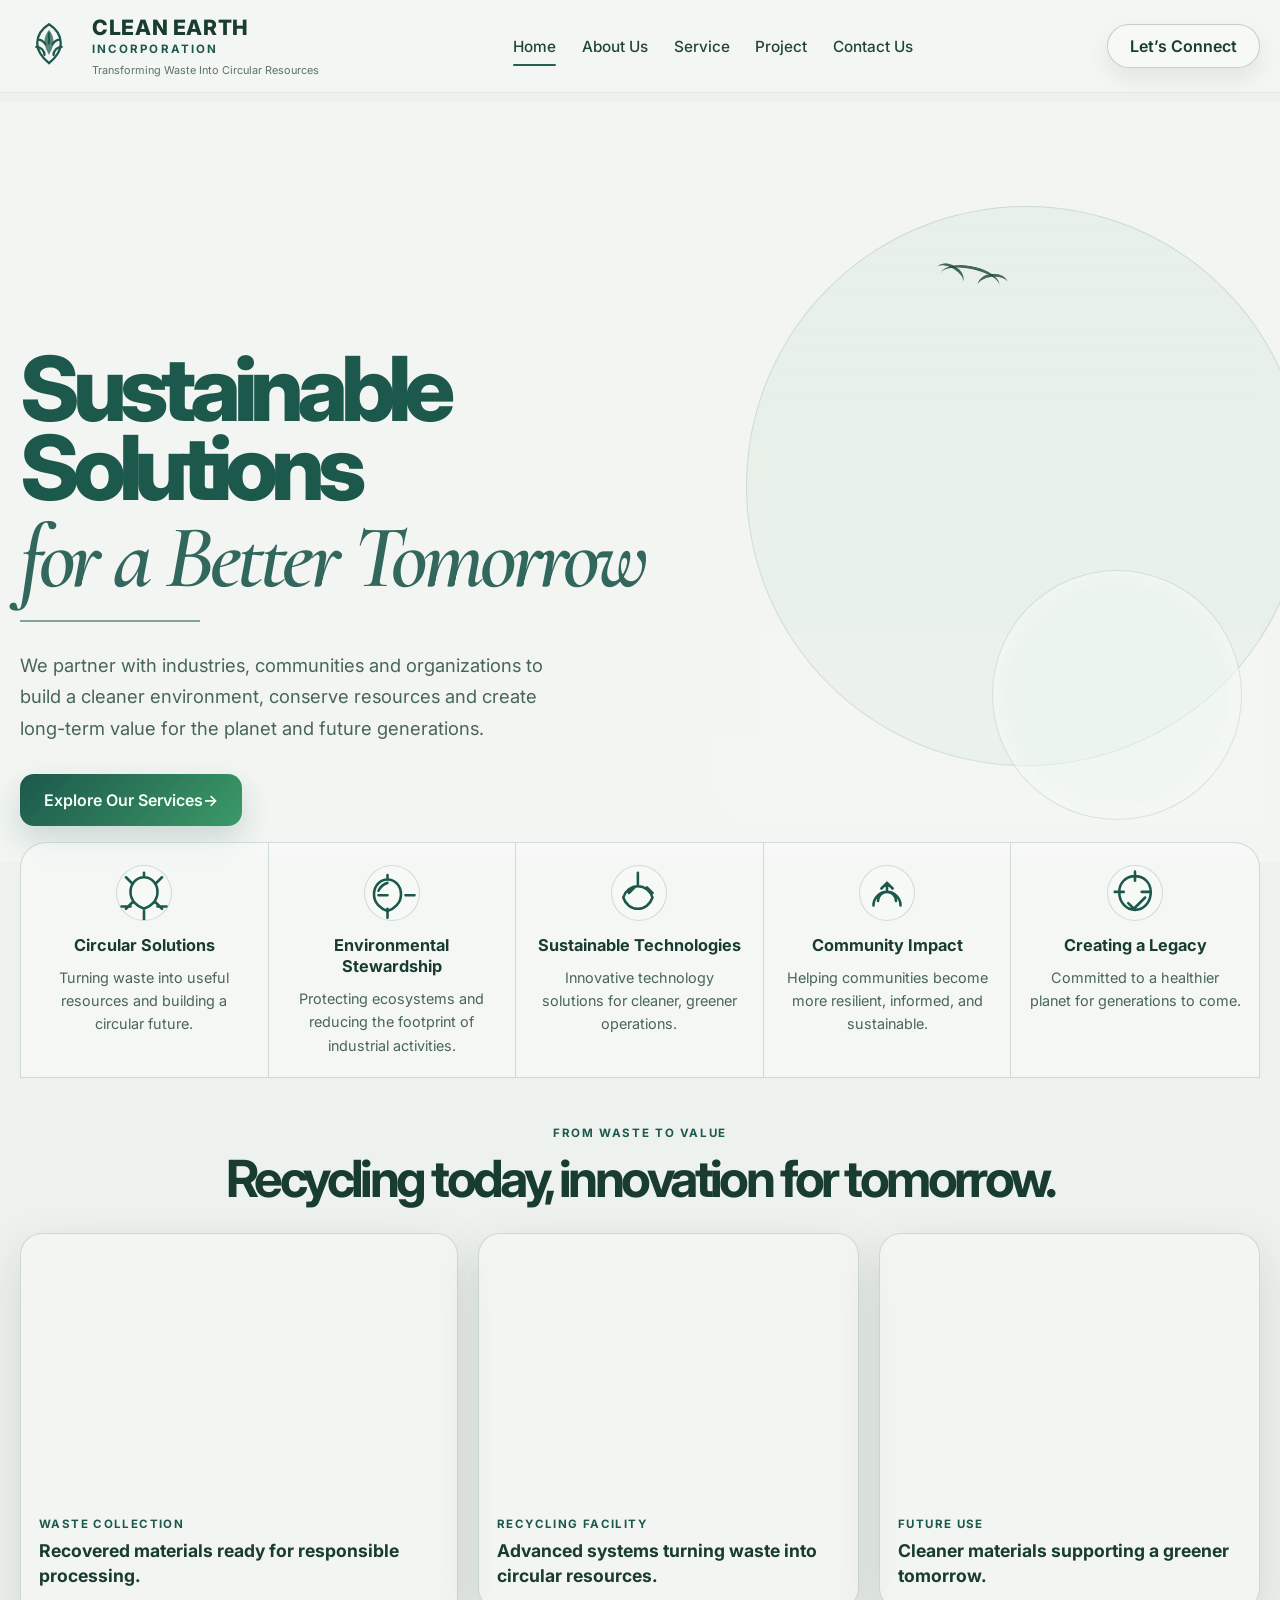
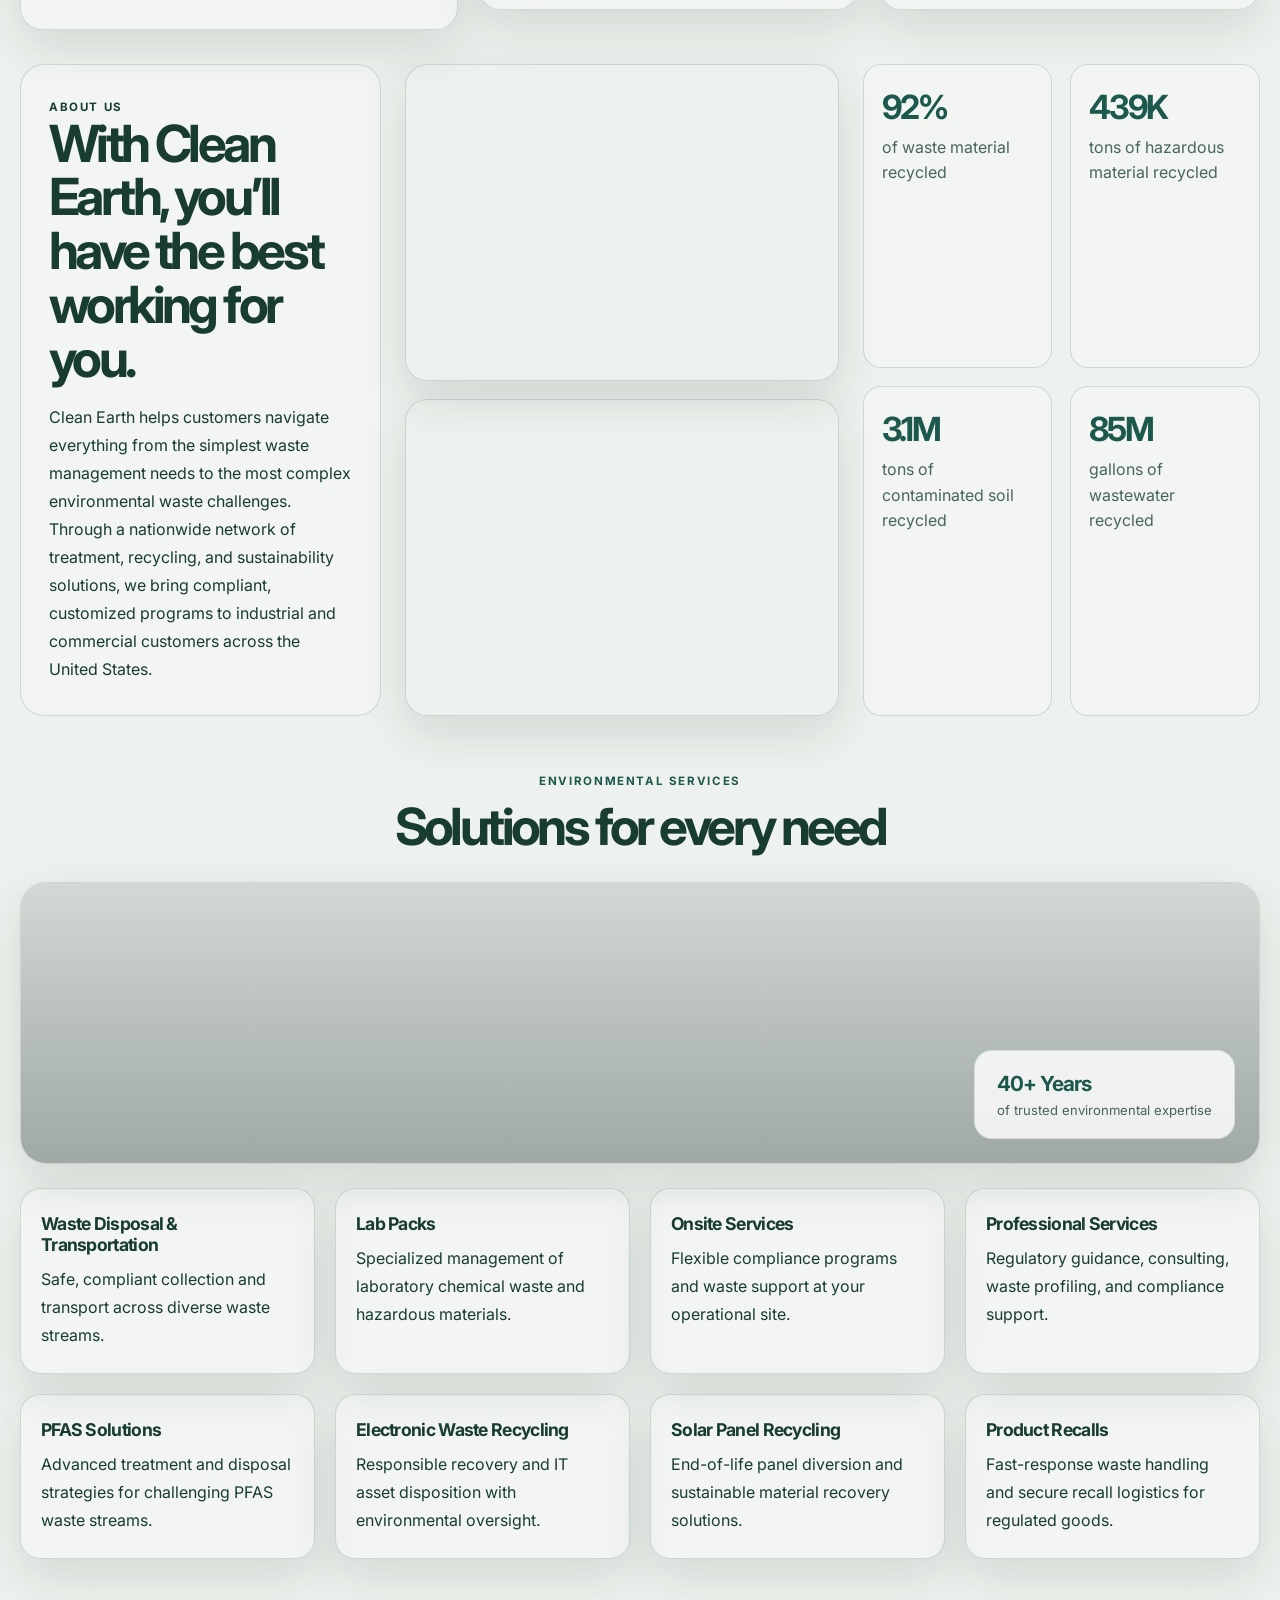
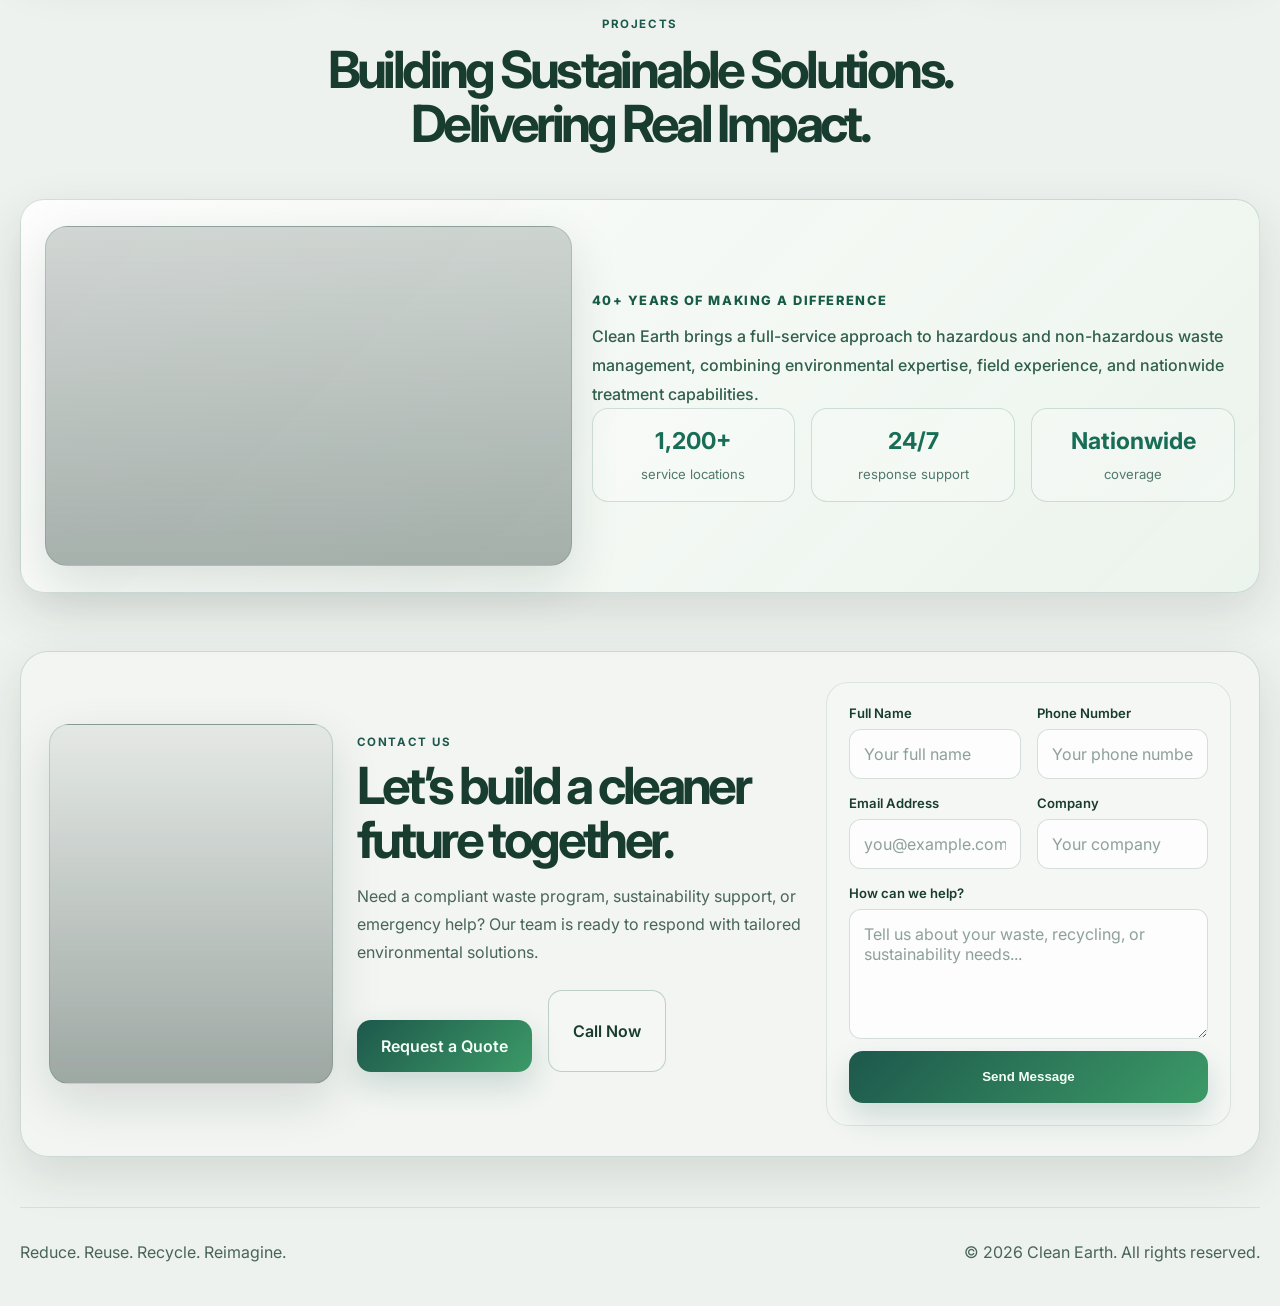
==== commit 416be27f: "chance text colour" ====
--- a/index.html
+++ b/index.html
@@ -45,7 +45,7 @@
           <a href="contact.html">Contact Us</a>
         </nav>
 
-        <a href="contact.html" class="connect-btn">Let’s Connect</a>
+        <a href="connect.html" class="connect-btn">Let’s Connect</a>
       </div>
     </header>
 
--- a/styles.css
+++ b/styles.css
@@ -647,8 +647,23 @@
 .service-card p,
 .cta-box p {
   margin: 0;
-  color: var(--muted);
+  color: var(--text);
   line-height: 1.75;
+}
+
+.project-copy {
+  color: var(--text);
+}
+
+.project-copy p {
+  color: #315f4e;
+  font-weight: 500;
+  line-height: 1.8;
+}
+
+.project-copy .label {
+  color: #175b47;
+  font-weight: 800;
 }
 
 .impact-stats {
@@ -767,10 +782,11 @@
   grid-template-columns: 0.9fr 1.1fr;
   gap: 20px;
   align-items: center;
-  background: rgba(255, 255, 255, 0.28);
+  background: linear-gradient(135deg, rgba(255,255,255,0.84), rgba(235,244,236,0.82));
   border: 1px solid var(--line);
   border-radius: 24px;
   padding: 26px 24px;
+  box-shadow: var(--shadow);
 }
 
 .project-visual {
@@ -795,8 +811,8 @@
   font-size: 0.8rem;
   text-transform: uppercase;
   letter-spacing: 0.12em;
-  color: var(--green);
-  font-weight: 700;
+  color: #0d513f;
+  font-weight: 800;
 }
 
 .project-meta {
@@ -815,13 +831,13 @@
 
 .project-meta strong {
   display: block;
-  color: var(--green);
-  font-size: 1.4rem;
+  color: #176d55;
+  font-size: 1.45rem;
   margin-bottom: 8px;
 }
 
 .project-meta span {
-  color: var(--muted);
+  color: #50786c;
   font-size: 0.82rem;
 }
 
